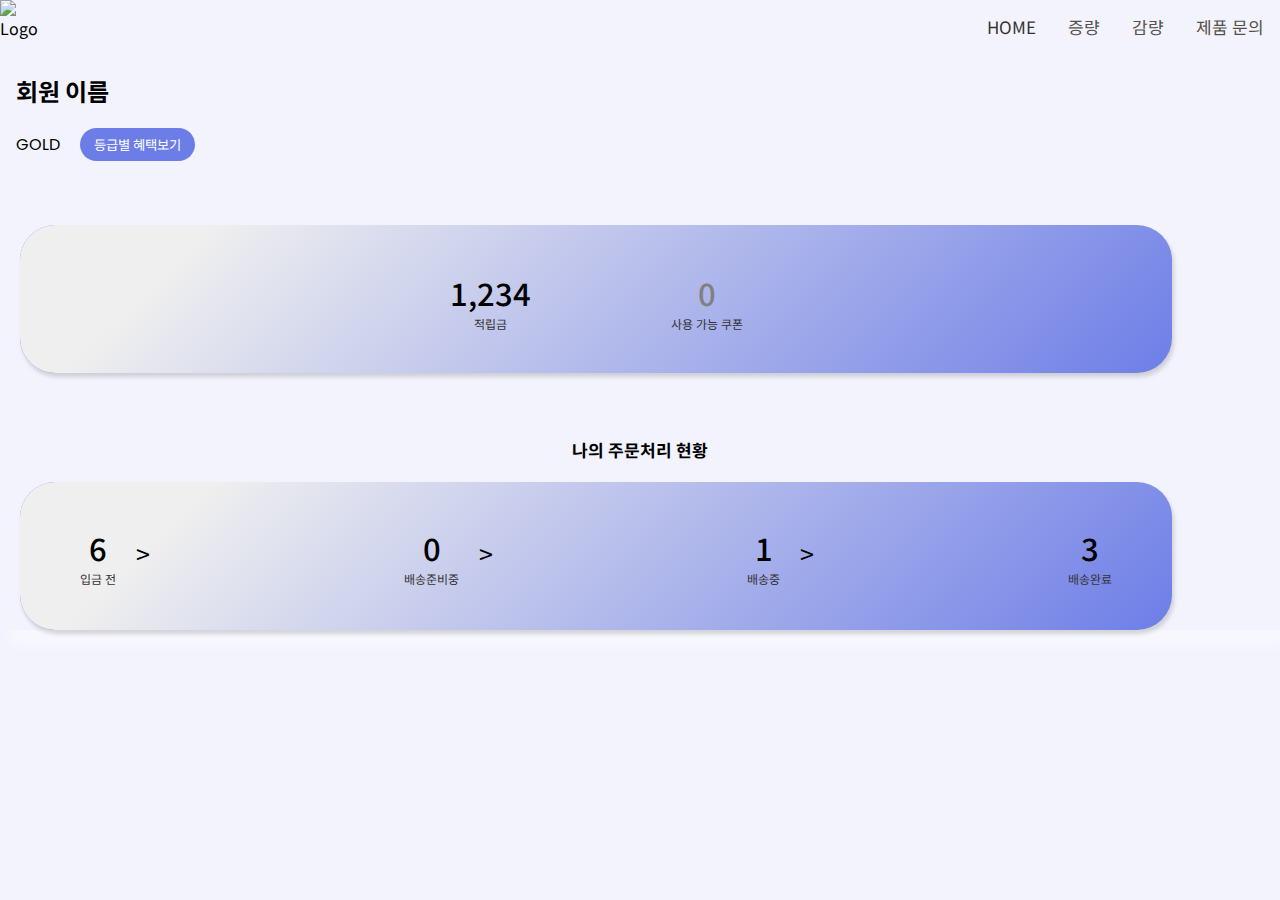
==== index.html @ 85624789 "2023.11.18 - index.html 수정" ====
<!DOCTYPE html>
<html lang="en">

<head>
  <meta name="viewport" content="width=device-width, initial-scale=1">
  <link rel="stylesheet" href="https://cdnjs.cloudflare.com/ajax/libs/font-awesome/4.7.0/css/font-awesome.min.css">
  <link rel="preconnect" href="https://fonts.googleapis.com">
  <link rel="preconnect" href="https://fonts.gstatic.com" crossorigin>
  <link
    href="https://fonts.googleapis.com/css2?family=Noto+Sans+KR&family=Orbit&family=Poppins:ital,wght@0,100;0,200;0,300;0,400;0,500;0,600;0,700;0,800;0,900;1,100;1,200;1,300;1,400;1,500;1,600;1,700;1,800;1,900&display=swap"
    rel="stylesheet">
  <style>
    body {
      margin: 0;
      font-family: 'Noto Sans KR', sans-serif;
      font-family: 'Orbit', sans-serif;
      font-family: 'Poppins', sans-serif;
      background: #F3F3FD;
      box-shadow: 9px 17px 11px 0px rgba(255, 255, 255, 0.35);
    }

    .Aboutuser {
      font-family: 'Noto Sans KR', sans-serif;
      margin-bottom: 5%;
    }

    .Aboutuser span {
      font-family: 'Poppins', sans-serif;
    }

    .Aboutuser button {
      font-family: 'Noto Sans KR', sans-serif;
      background-color: #6c7de7;
      /* 버튼 배경색을 빨간색으로 지정 */
      border-radius: 35.313px;
      color: white;
      /* 버튼 텍스트 색상을 흰색으로 지정 */
      padding: 7px 14px;
      /* 버튼 패딩을 조절 */
      margin-left: 15px;
      border: none;
      /* 버튼 테두리 제거 */
      cursor: pointer;
      /* 마우스 호버 시 커서 모양을 포인터로 변경 */
    }


    .BasicInfo {
      width: 90%;
      height: 148px;
      flex-shrink: 0;
      margin: 20px;
      margin-bottom: 5%;
      /* background: linear-gradient(96deg, #3A8EF6 -10.84%, #6F3AFA 196.74%);*/
      background-color: #6c7de7;
      border-radius: 35.313px;
      /* border: 1px solid #3A8EF6; */
      box-shadow: 2px 4px 4px 0px rgba(0, 0, 0, 0.15);
      display: flex;
      align-items: center;
      justify-content: center;
    }

    /* ================== 사용자 정보 박스 시작 ==================== */
    .UserInfoContainer {
      width: 100%;
      height: 100%;
      /* padding: 35px 40px; */
      flex: inherit;
      background: linear-gradient(136deg, #EFEFEF 14.84%, rgba(187, 187, 187, 0.00) 100.63%);
      border-radius: 35.313px;
      font-family: 'Noto Sans KR', sans-serif;
      /* font-family: 'Orbit', sans-serif;
      font-family: 'Poppins', sans-serif; */
    }

    /* 적립금, 사용 가능 쿠폰 [로우] */
    .UserInfoContainer .status {
      display: flex;
      align-items: center;
      justify-content: center;
      padding: 45px 0px;
    }

    /* 적립금, 사용 가능 쿠폰 [아이템]  */
    .UserInfoContainer .item {
      display: flex;
      margin: 0px 70px;
    }

    .UserInfoContainer .blacknumber {
      font-size: 31px;
      font-weight: 500;
      text-align: center;
    }

    .UserInfoContainer .graynumber {
      font-size: 31px;
      font-weight: 500;
      text-align: center;
      color: gray;
    }

    .UserInfoContainer .text {
      font-size: 12px;
      font-weight: normal;
      color: #c2c2c2;
      text-align: center;
    }

    .UserInfoContainer .icon {
      display: flex;
      align-items: center;
      padding: 20px;
      width: 16px;
      height: 16px;
      font-size: 25px;
    }

    /* 주문/배송조회 타이틀 */
    .order-title {
      font-family: 'Noto Sans KR', sans-serif;
      font-size: 17px;
      font-weight: bold;
      margin-bottom: 15px;
      text-align: center;
    }

    .ShipInfo {
      width: 90%;
      height: 148px;
      flex-shrink: 0;
      margin: 20px;
      /* background: linear-gradient(96deg, #3A8EF6 -10.84%, #6F3AFA 196.74%);*/
      background-color: #6c7de7;
      border-radius: 35.313px;
      /* border: 1px solid #3A8EF6; */
      box-shadow: 2px 4px 4px 0px rgba(0, 0, 0, 0.15);
      display: flex;
      align-items: center;
      justify-content: center;
    }

    /* ================== 주문/배송조회 박스 시작 ==================== */
    .shippingStatusContainer {
      width: 100%;
      /* height: 70%; */
      padding: 43px 60px;
      background: linear-gradient(136deg, #EFEFEF 14.84%, rgba(187, 187, 187, 0.00) 100.63%);
      border-radius: 35.313px;
      font-family: 'Noto Sans KR', sans-serif;
      /* font-family: 'Orbit', sans-serif;
      font-family: 'Poppins', sans-serif; */
    }

    /* 장바구니 결제완료 배송중 구매확정 [로우] */
    .shippingStatusContainer .status {
      display: flex;
      align-items: center;
      justify-content: center;
      justify-content: space-between;
      /* margin-bottom: 21px; */
    }

    /* 장바구니 결제완료 배송중 구매확정 [아이템]  */
    .shippingStatusContainer .item {
      display: flex;
    }

    .shippingStatusContainer .number {
      font-size: 31px;
      font-weight: 500;
      text-align: center;
    }

    .shippingStatusContainer .text {
      font-size: 12px;
      font-weight: normal;
      color: #c2c2c2;
      text-align: center;
    }

    .shippingStatusContainer .icon {
      display: flex;
      align-items: center;
      padding: 20px;
      width: 16px;
      height: 16px;
      font-size: 25px;
    }


    .topnav {
      overflow: hidden;
      /* background-color: #333; */
      font-family: 'Noto Sans KR', sans-serif;
    }

    .topnav img {
      float: left;
      margin-right: 20px;
    }

    .topnav a {
      float: right;
      display: block;
      color: #565148;
      text-align: center;
      padding: 14px 16px;
      text-decoration: none;
      font-size: 17px;
    }

    .topnav a:hover {
      background-color: #ddd;
      color: black;
    }

    .topnav a.active {
      /* background-color: #04AA6D; */
      color: #333;
    }

    .topnav .icon {
      display: none;
    }

    @media screen and (max-width: 600px) {
      .topnav img {
        float: none;
        margin-right: 0;
      }

      .topnav a:not(:first-child) {
        float: none;
        display: none;
      }

      .topnav a.icon {
        float: right;
        display: block;
      }
    }

    @media screen and (max-width: 600px) {
      .topnav.responsive {
        position: relative;
      }

      .topnav.responsive .icon {
        position: absolute;
        right: 0;
        top: 0;
      }

      .topnav.responsive a {
        float: none;
        display: block;
        text-align: left;
      }



    }
  </style>
</head>

<body>

  <div class="topnav" id="myTopnav">
    <img src="img/logo.png" alt="Logo" width="50" height="50">
    <a href="#Q&A">제품 문의</a>
    <a href="#down">감량</a>
    <a href="#up">증량</a>
    <a href="#home" class="active">HOME</a>
    <a href="javascript:void(0);" class="icon" onclick="myFunction()">
      <i class="fa fa-bars"></i>
    </a>
  </div>

  <div class="Aboutuser" style="padding-left:16px">
    <i class="fa-duotone fa-circle-user"></i>
    <h2>회원 이름</h2>
    <span>GOLD</span> <button>등급별 혜택보기</button>
  </div>

  <div class="BasicInfo">
    <div class="UserInfoContainer">

      <div class="status">

        <div class="item">
          <div>
            <div class="blacknumber">1,234</div>
            <div class="text" style="color: #333;">적립금</div>
          </div>
        </div>
        <div class="item">
          <div>
            <div class="graynumber">0</div>
            <div class="text" style="color: #333;">사용 가능 쿠폰</div>
          </div>
        </div>
      </div>
    </div>
  </div>

  <div class="order-title">
    나의 주문처리 현황
  </div>

  <div class="ShipInfo">
    <div class="shippingStatusContainer">

      <div class="status">

        <div class="item">
          <div>
            <div class="green number">6</div>
            <div class="text" style="color: #333;">입금 전</div>
          </div>
          <div class="icon"> > </div>
        </div>
        <div class="item">
          <div>
            <div class="number">0</div>
            <div class="text" style="color: #333;">배송준비중</div>
          </div>
          <div class="icon"> > </div>
        </div>
        <div class="item">
          <div>
            <div class="green number">1</div>
            <div class="text" style="color: #333;"">배송중</div>
          </div>
          <div class=" icon"> > </div>
          </div>
          <div class="item">
            <div>
              <div class="green number">3</div>
              <div class="text" style="color: #333;"">배송완료</div>
          </div>
        </div>
      </div>
    </div>
  </div>

  <script>
    function myFunction() {
      var x = document.getElementById(" myTopnav"); if (x.className === "topnav") {x.className += " responsive";} else {x.className = "topnav";}
    } </script>

</body>

</html>
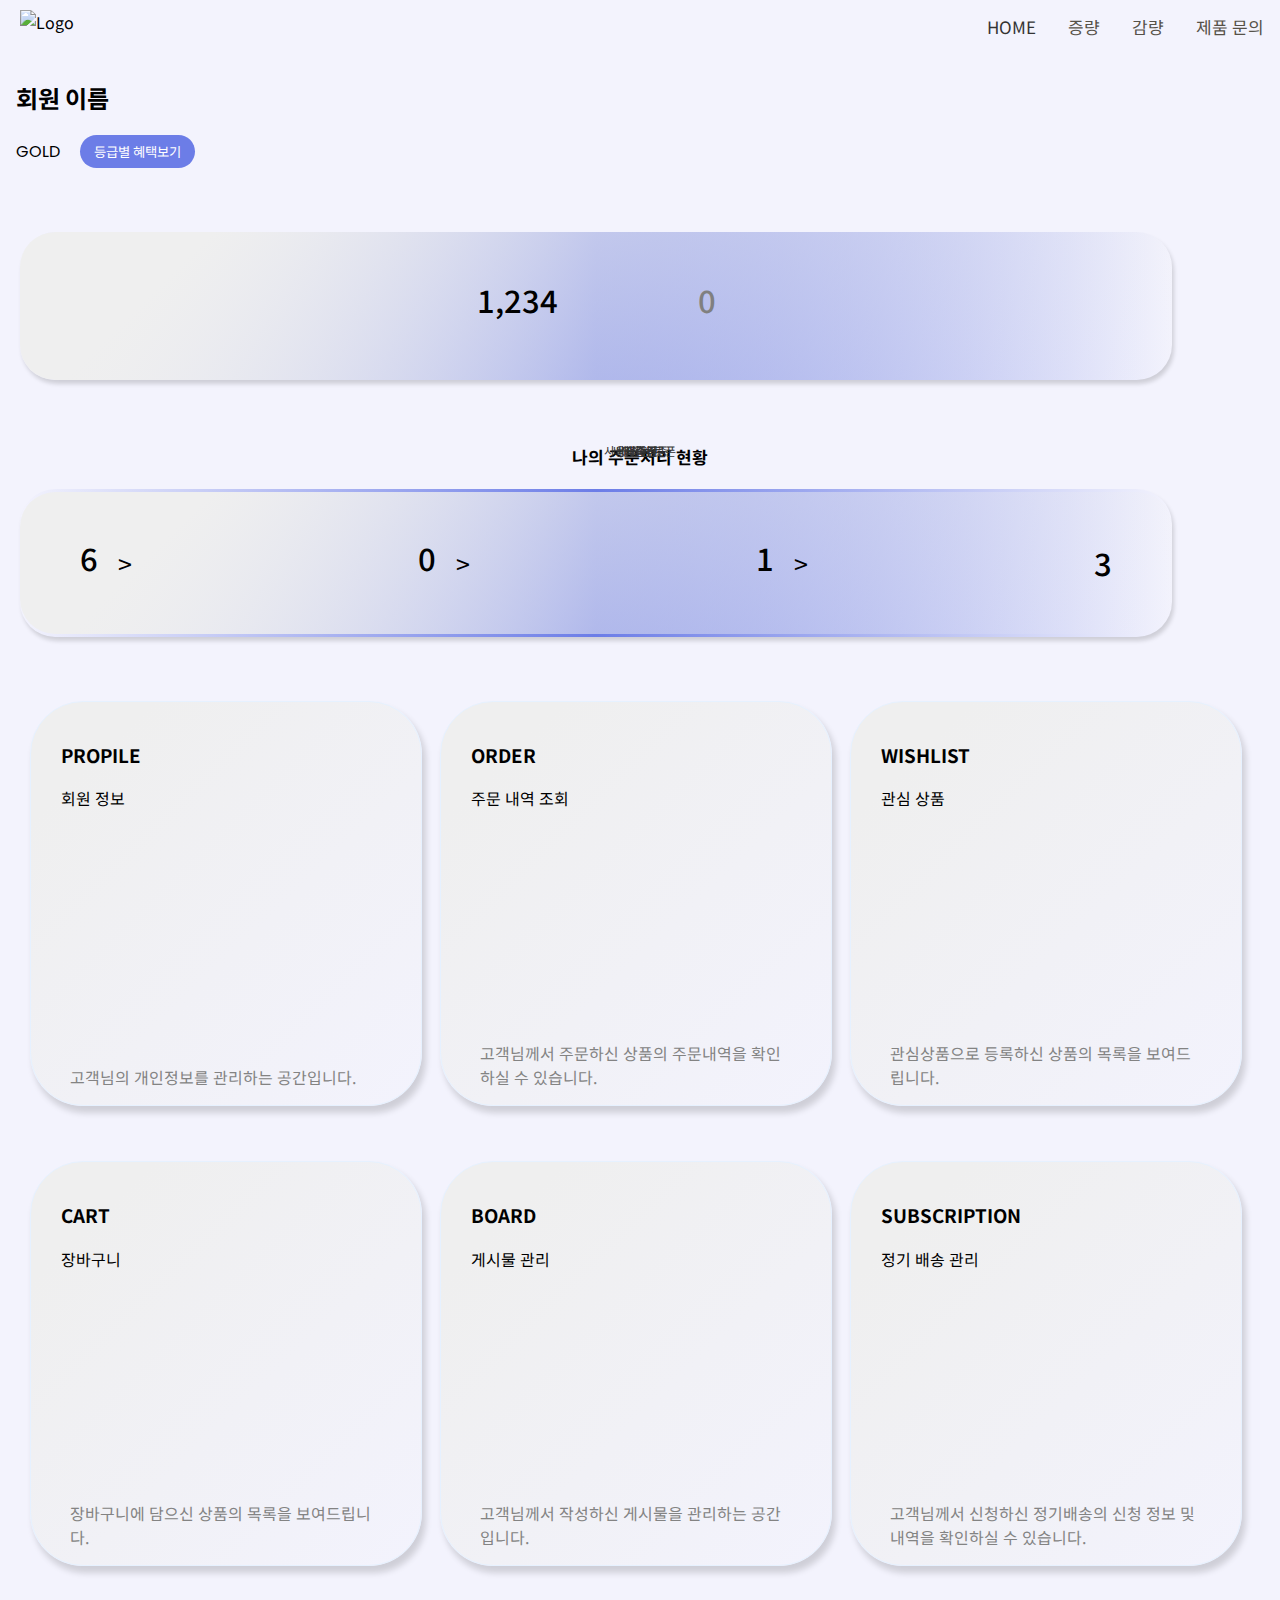
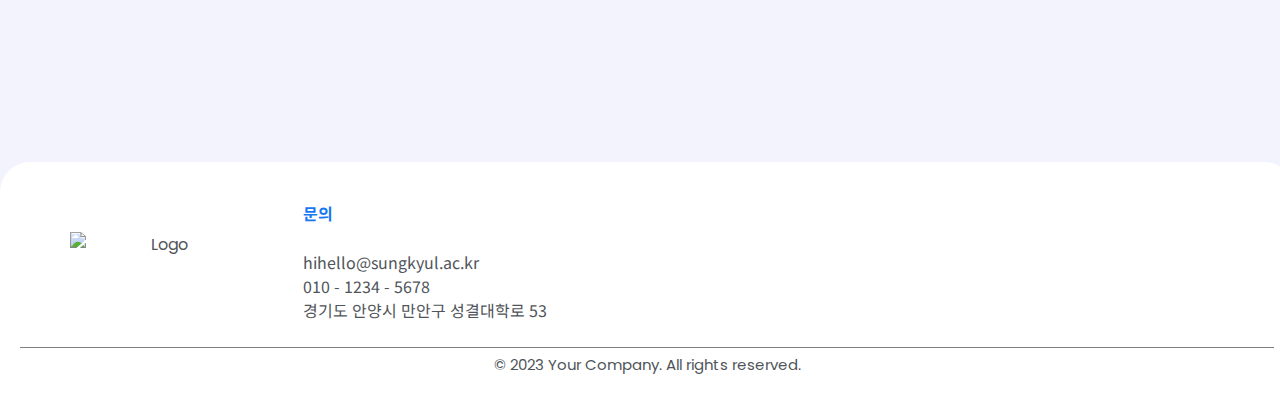
==== commit 1adde952: "20231118 - Q&A modify" ====
--- a/index.html
+++ b/index.html
@@ -9,6 +9,7 @@
   <link
     href="https://fonts.googleapis.com/css2?family=Noto+Sans+KR&family=Orbit&family=Poppins:ital,wght@0,100;0,200;0,300;0,400;0,500;0,600;0,700;0,800;0,900;1,100;1,200;1,300;1,400;1,500;1,600;1,700;1,800;1,900&display=swap"
     rel="stylesheet">
+  <link rel="stylesheet" href="style.css">
   <style>
     body {
       margin: 0;
@@ -52,7 +53,8 @@
       margin: 20px;
       margin-bottom: 5%;
       /* background: linear-gradient(96deg, #3A8EF6 -10.84%, #6F3AFA 196.74%);*/
-      background-color: #6c7de7;
+      /* background-color: #6c7de7; */
+      background: linear-gradient(to right, transparent, #6c7de7, transparent);
       border-radius: 35.313px;
       /* border: 1px solid #3A8EF6; */
       box-shadow: 2px 4px 4px 0px rgba(0, 0, 0, 0.15);
@@ -131,8 +133,8 @@
       height: 148px;
       flex-shrink: 0;
       margin: 20px;
-      /* background: linear-gradient(96deg, #3A8EF6 -10.84%, #6F3AFA 196.74%);*/
-      background-color: #6c7de7;
+      margin-bottom: 5%;
+      background: linear-gradient(to right, transparent, #6c7de7, transparent);
       border-radius: 35.313px;
       /* border: 1px solid #3A8EF6; */
       box-shadow: 2px 4px 4px 0px rgba(0, 0, 0, 0.15);
@@ -189,6 +191,51 @@
       font-size: 25px;
     }
 
+    /*하단 그리드*/
+    .grid-container {
+      display: grid;
+      grid-template-columns: repeat(3, 1fr);
+      /* 3개의 열, 각 열의 너비를 화면 폭에 따라 조절 */
+      grid-template-rows: repeat(2, 1fr);
+      /* 2개의 행, 각 행의 높이를 화면 높이에 따라 조절 */
+      gap: 10px;
+      /* 그리드 아이템 간의 간격 설정 */
+      margin: 30px;
+    }
+
+    .box {
+      font-family: 'Noto Sans KR', sans-serif;
+      position: relative;
+      width: 85%;
+      height: 85%;
+      border-radius: 53.139px;
+      border: 1.505px solid #E6F1FF;
+      background: linear-gradient(136deg, #EFEFEF 14.84%, rgba(187, 187, 187, 0.00) 100.63%);
+      box-shadow: 3.00965px 6.01929px 6.01929px 0px rgba(0, 0, 0, 0.15);
+      text-align: left;
+      padding-left: 30px;
+      padding-top: 20px;
+      padding-right: 20px;
+    }
+
+    .box::after {
+      content: "";
+      padding-bottom: 100%;
+      /* 정사각형을 만들기 위한 패딩 */
+      display: block;
+    }
+
+    .bottom-text {
+      position: absolute;
+      bottom: 16px;
+      /* 아래쪽 간격 조절 */
+      left: 50%;
+      transform: translateX(-50%);
+      font-size: 1em;
+      color: #838383;
+      width: 80%;
+      /* 텍스트 너비를 조절하여 가로 중앙 정렬 */
+    }
 
     .topnav {
       overflow: hidden;
@@ -268,8 +315,8 @@
 <body>
 
   <div class="topnav" id="myTopnav">
-    <img src="img/logo.png" alt="Logo" width="50" height="50">
-    <a href="#Q&A">제품 문의</a>
+    <img src="https://github.com/reoncord/testAppPrgm/blob/main/img/Logo.png?raw=true" alt="Logo" width="auto" height="50" style="margin-left: 20px; margin-top: 10px;">
+    <a href="QnA.html">제품 문의</a>
     <a href="#down">감량</a>
     <a href="#up">증량</a>
     <a href="#home" class="active">HOME</a>
@@ -304,11 +351,11 @@
       </div>
     </div>
   </div>
-
+  <!-- 주문 처리 현황 제목 -->
   <div class="order-title">
     나의 주문처리 현황
   </div>
-
+  <!-- 주문 처리 현황 내용 -->
   <div class="ShipInfo">
     <div class="shippingStatusContainer">
 
@@ -332,23 +379,97 @@
           <div>
             <div class="green number">1</div>
             <div class="text" style="color: #333;"">배송중</div>
-          </div>
-          <div class=" icon"> > </div>
+            </div>
+            <div class=" icon"> > </div>
           </div>
           <div class="item">
             <div>
               <div class="green number">3</div>
               <div class="text" style="color: #333;"">배송완료</div>
+            </div>
           </div>
         </div>
       </div>
     </div>
-  </div>
-
-  <script>
-    function myFunction() {
-      var x = document.getElementById(" myTopnav"); if (x.className === "topnav") {x.className += " responsive";} else {x.className = "topnav";}
-    } </script>
+  <!-- 그리드 부분 -->
+  <div class=" grid-container">
+                <div class="box">
+                  <div>
+                    <div class="content">
+                      <h3>PROPILE</h3>
+                    </div>
+                    <div class="subTitle">회원 정보</div>
+                    <div class="bottom-text">고객님의 개인정보를 관리하는 공간입니다.</div>
+                  </div>
+                </div>
+                <div class="box">
+                  <div>
+                    <div class="content">
+                      <h3>ORDER</h3>
+                    </div>
+                    <div class="subTitle">주문 내역 조회</div>
+                    <div class="bottom-text">고객님께서 주문하신 상품의 주문내역을 확인하실 수 있습니다.</div>
+                  </div>
+                </div>
+                <div class="box">
+                  <div>
+                    <div class="content">
+                      <h3>WISHLIST</h3>
+                    </div>
+                    <div class="subTitle">관심 상품</div>
+                    <div class="bottom-text">관심상품으로 등록하신 상품의 목록을 보여드립니다.</div>
+                  </div>
+                </div>
+                <div class="box">
+                  <div>
+                    <div class="content">
+                      <h3>CART</h3>
+                    </div>
+                    <div class="subTitle">장바구니</div>
+                    <div class="bottom-text">장바구니에 담으신 상품의 목록을 보여드립니다.</div>
+                  </div>
+                </div>
+                <div class="box">
+                  <div>
+                    <div class="content">
+                      <h3>BOARD</h3>
+                    </div>
+                    <div class="subTitle">게시물 관리</div>
+                    <div class="bottom-text">고객님께서 작성하신 게시물을 관리하는 공간입니다.</div>
+                  </div>
+                </div>
+                <div class="box">
+                  <div>
+                    <div class="content">
+                      <h3>SUBSCRIPTION</h3>
+                    </div>
+                    <div class="subTitle">정기 배송 관리</div>
+                    <div class="bottom-text">고객님께서 신청하신 정기배송의 신청 정보 및 내역을 확인하실 수 있습니다.</div>
+                  </div>
+                </div>
+              </div>
+
+    <!-- Site footer -->
+  <footer>
+    <div class="footer-container">
+    <div class="logo">
+      <img src="https://github.com/reoncord/testAppPrgm/blob/main/img/Logo.png?raw=true" alt="Logo" width="183px" height="50">
+    </div>
+    <div class="info">
+      <div style="color: #1678F2;"><b>문의</b></div><br>
+      <div>hihello@sungkyul.ac.kr</div>
+      <div>010 - 1234 - 5678</div>
+      <div>경기도 안양시 만안구 성결대학로 53</div>
+    </div>
+    </div>
+    <p style="font-size: 15px; border-top: 1px solid gray; padding-top: 5px;">© 2023 Your Company. All rights reserved.</p>
+  </footer>
+  
+
+              <script>
+                function myFunction() {
+                  var x = document.getElementById(" myTopnav"); if (x.className === "topnav") {x.className += " responsive";} else {x.className = "topnav";}
+                } </script>
 
 </body>
 
--- a/style.css
+++ b/style.css
@@ -0,0 +1,74 @@
+footer {
+  width: 98%;
+  left: 0;
+  bottom: 0;
+  color: #4F555A;
+  padding: 20px;
+  margin-top: 150px;
+  text-align: center;
+  border-radius: 30px 30px 0 0;
+  background: var(--neutral-100, #FFF);
+}
+
+.footer-container {
+  display: flex;
+  align-items: center;
+}
+
+.logo {
+  display: flex;
+  padding: 50px;
+}
+
+.info {
+  /* display: flex; */
+  justify-content: space-around;
+  margin-top: 10px;
+  text-align: left;
+}
+
+.info div {
+  font-family: 'Noto Sans KR', sans-serif;
+}
+
+/* 상품 추천  */
+.recommend {
+  position: relative;
+  width: 50%;
+}
+
+.image {
+  display: block;
+  width: 100%;
+  height: auto;
+}
+
+.overlay {
+  position: absolute;
+  bottom: 0;
+  left: 0;
+  right: 0;
+  -webkit-filter: blur(5px);
+  /* Safari 6.0 - 9.0 */
+  filter: blur(5px);
+  overflow: hidden;
+  width: 0;
+  height: 100%;
+  transition: .5s ease;
+}
+
+.container:hover .overlay {
+  width: 100%;
+}
+
+.text {
+  color: #333;
+  font-size: 20px;
+  position: absolute;
+  top: 50%;
+  left: 50%;
+  -webkit-transform: translate(-50%, -50%);
+  -ms-transform: translate(-50%, -50%);
+  transform: translate(-50%, -50%);
+  white-space: nowrap;
+}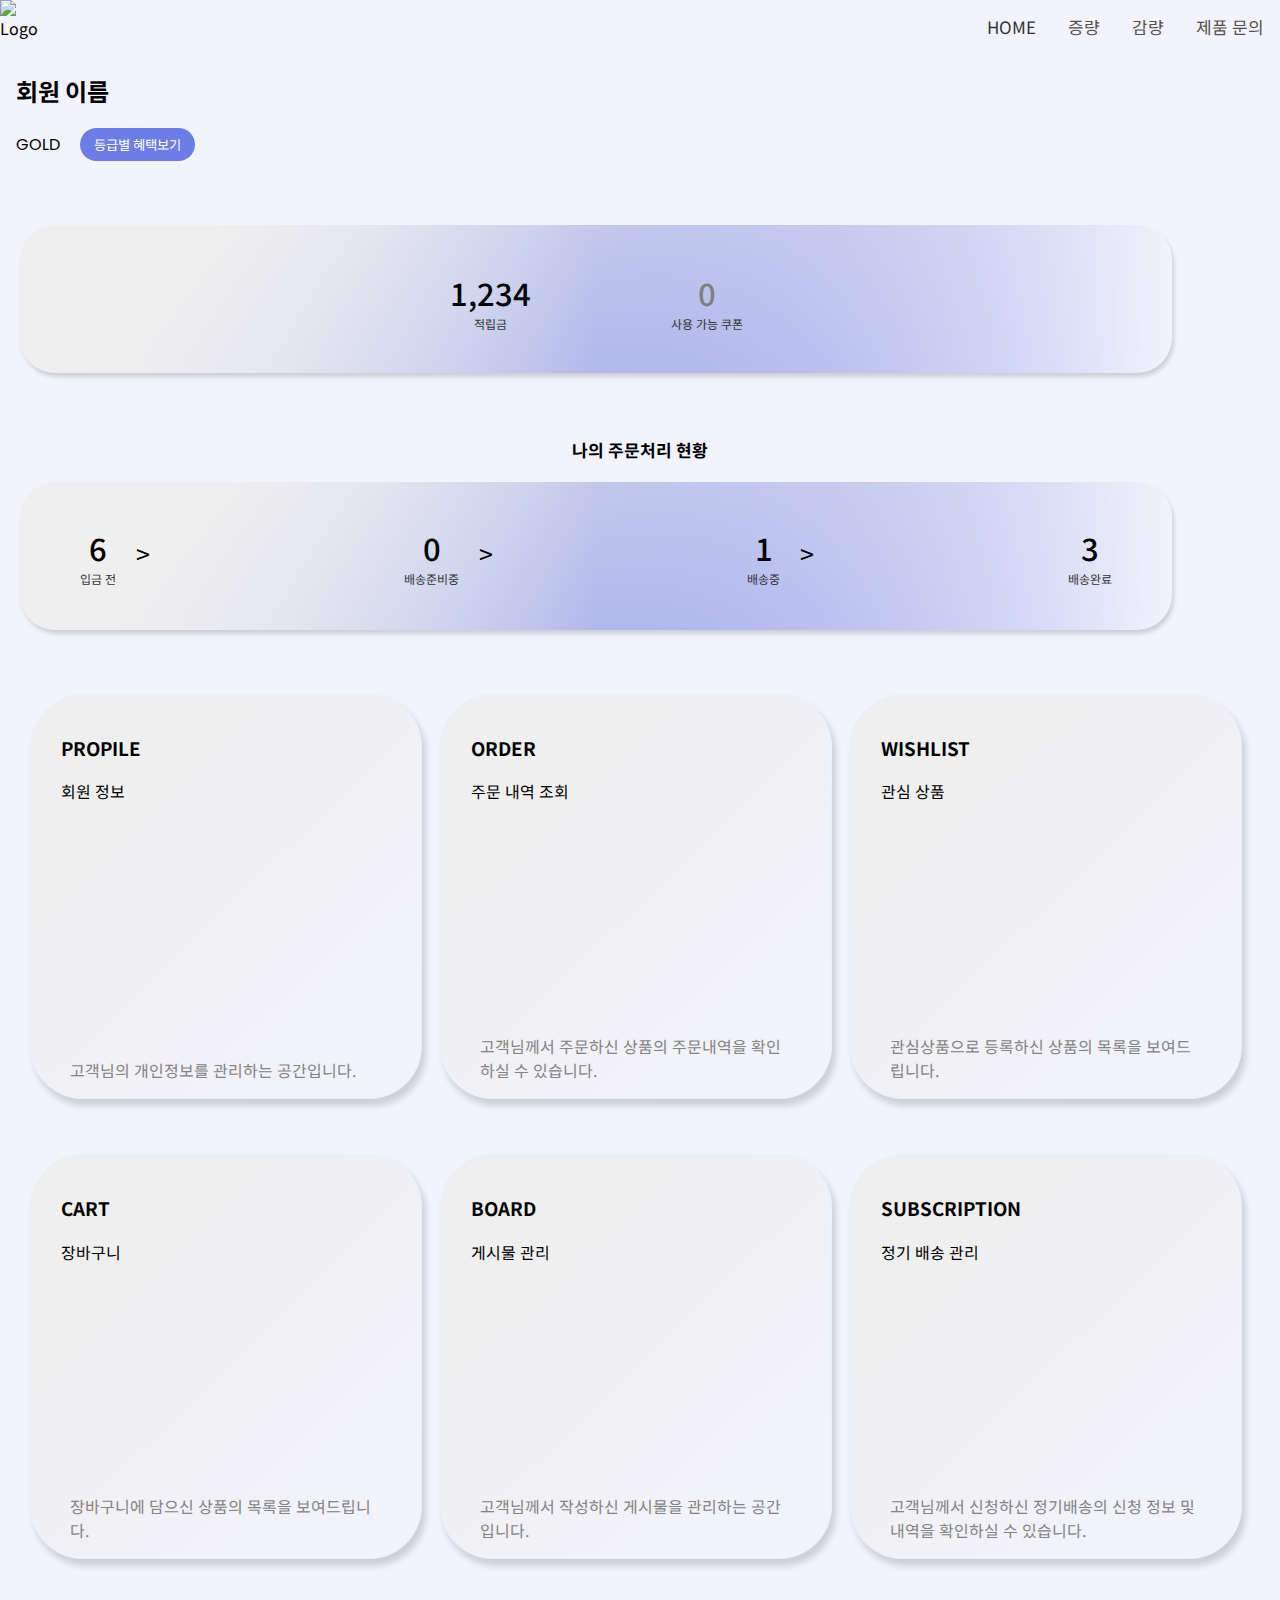
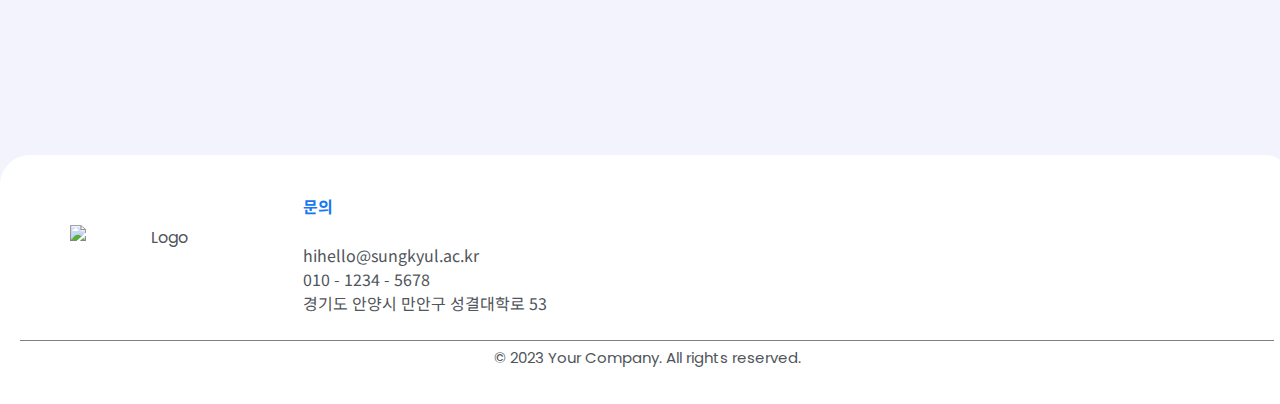
==== commit f84778ac: "20231118 - myPage / QnA modify" ====
--- a/index.html
+++ b/index.html
@@ -9,7 +9,6 @@
   <link
     href="https://fonts.googleapis.com/css2?family=Noto+Sans+KR&family=Orbit&family=Poppins:ital,wght@0,100;0,200;0,300;0,400;0,500;0,600;0,700;0,800;0,900;1,100;1,200;1,300;1,400;1,500;1,600;1,700;1,800;1,900&display=swap"
     rel="stylesheet">
-  <link rel="stylesheet" href="style.css">
   <style>
     body {
       margin: 0;
@@ -18,6 +17,39 @@
       font-family: 'Poppins', sans-serif;
       background: #F3F3FD;
       box-shadow: 9px 17px 11px 0px rgba(255, 255, 255, 0.35);
+    }
+
+    footer {
+      width: 98%;
+      left: 0;
+      bottom: 0;
+      color: #4F555A;
+      padding: 20px;
+      margin-top: 150px;
+      text-align: center;
+      border-radius: 30px 30px 0 0;
+      background: var(--neutral-100, #FFF);
+    }
+
+    .footer-container {
+      display: flex;
+      align-items: center;
+    }
+
+    .footer-container .logo{
+      display: flex;
+      padding: 50px;
+    }
+
+    .footer-container .info {
+      /* display: flex; */
+      justify-content: space-around;
+      margin-top: 10px;
+      text-align: left;
+    }
+
+    .footer-container .info div {
+      font-family: 'Noto Sans KR', sans-serif;
     }
 
     .Aboutuser {
@@ -315,7 +347,7 @@
 <body>
 
   <div class="topnav" id="myTopnav">
-    <img src="https://github.com/reoncord/testAppPrgm/blob/main/img/Logo.png?raw=true" alt="Logo" width="auto" height="50" style="margin-left: 20px; margin-top: 10px;">
+    <img src="img/logo.png" alt="Logo" width="50" height="50">
     <a href="QnA.html">제품 문의</a>
     <a href="#down">감량</a>
     <a href="#up">증량</a>
@@ -449,23 +481,23 @@
                 </div>
               </div>
 
-    <!-- Site footer -->
   <footer>
     <div class="footer-container">
-    <div class="logo">
-      <img src="https://github.com/reoncord/testAppPrgm/blob/main/img/Logo.png?raw=true" alt="Logo" width="183px" height="50">
+      <div class="logo">
+        <img src="https://github.com/reoncord/testAppPrgm/blob/main/img/Logo.png?raw=true" alt="Logo" width="183px"
+          height="50">
+      </div>
+      <div class="info">
+        <div style="color: #1678F2;"><b>문의</b></div><br>
+        <div>hihello@sungkyul.ac.kr</div>
+        <div>010 - 1234 - 5678</div>
+        <div>경기도 안양시 만안구 성결대학로 53</div>
+      </div>
     </div>
-    <div class="info">
-      <div style="color: #1678F2;"><b>문의</b></div><br>
-      <div>hihello@sungkyul.ac.kr</div>
-      <div>010 - 1234 - 5678</div>
-      <div>경기도 안양시 만안구 성결대학로 53</div>
-    </div>
-    </div>
-    <p style="font-size: 15px; border-top: 1px solid gray; padding-top: 5px;">© 2023 Your Company. All rights reserved.</p>
+    <p style="font-size: 15px; border-top: 1px solid gray; padding-top: 5px;">© 2023 Your Company. All rights reserved.
+    </p>
   </footer>
   
-
               <script>
                 function myFunction() {
                   var x = document.getElementById(" myTopnav"); if (x.className === "topnav") {x.className += " responsive";} else {x.className = "topnav";}
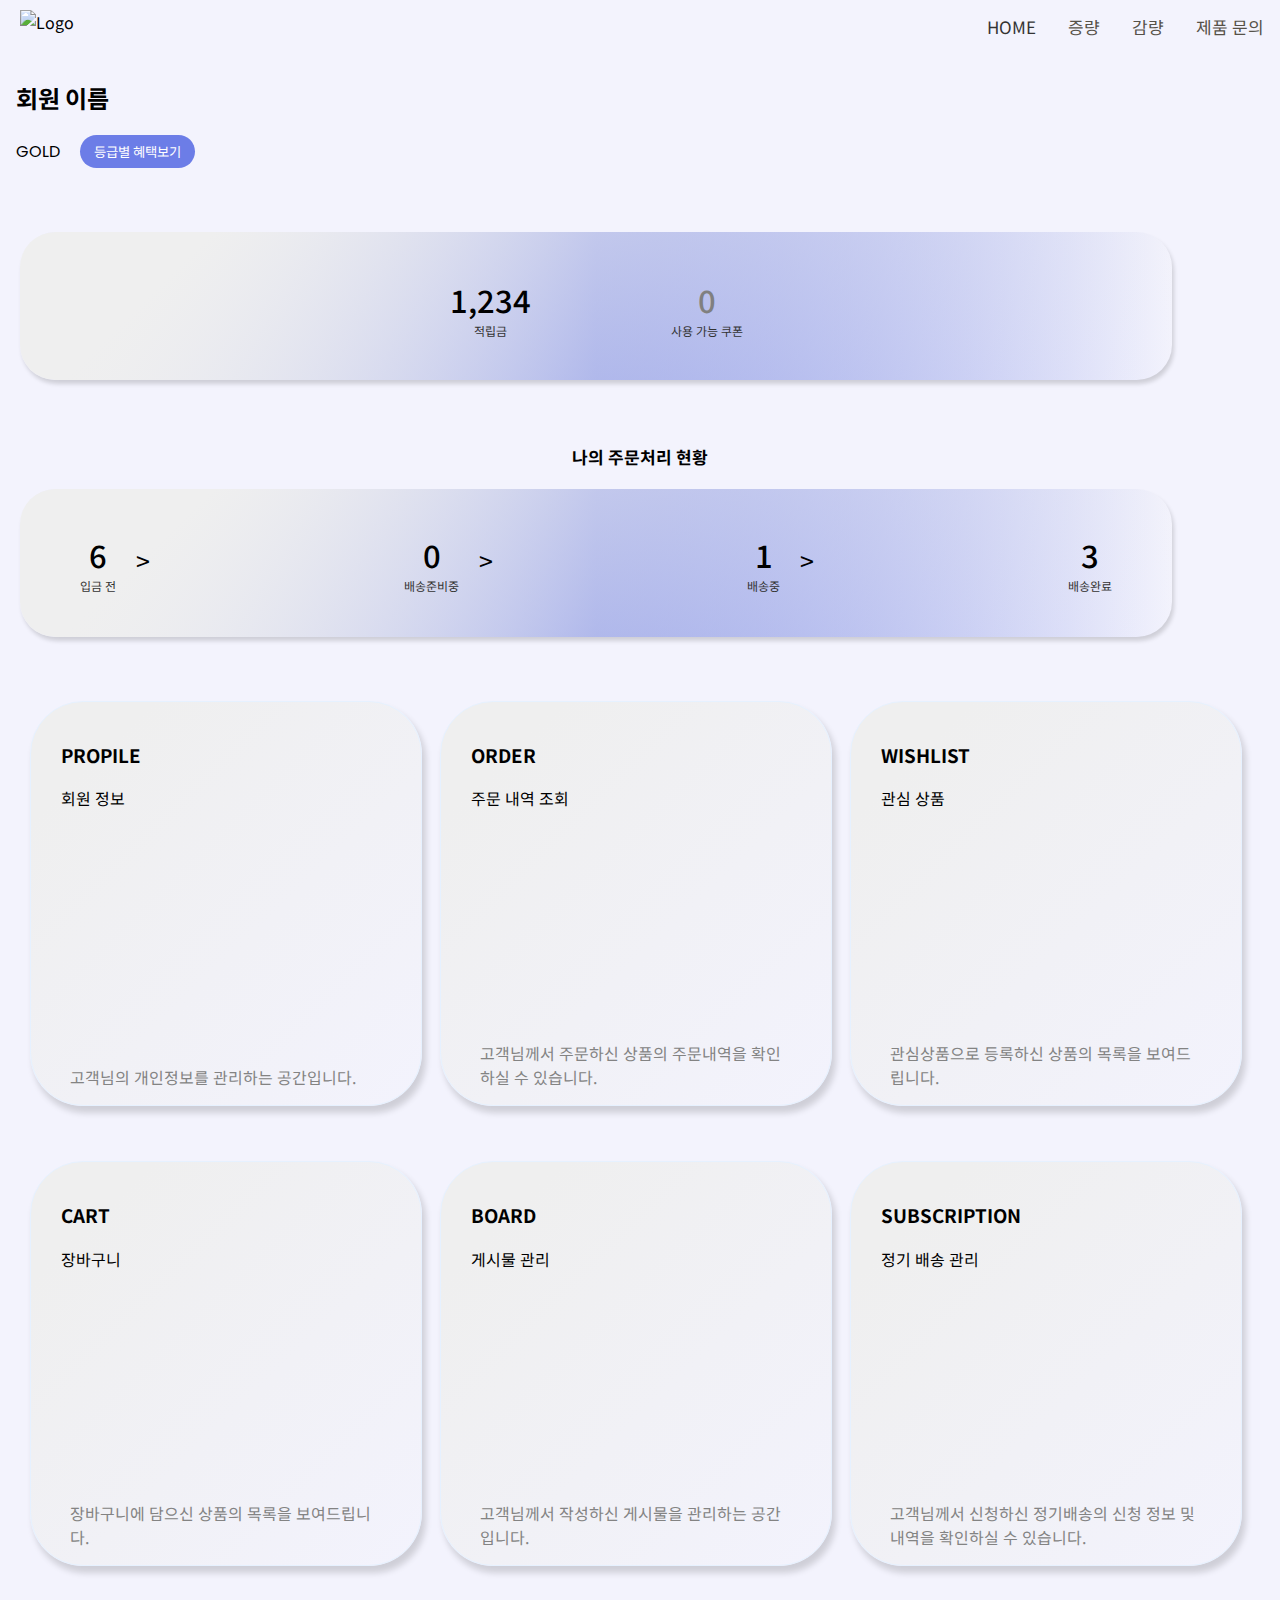
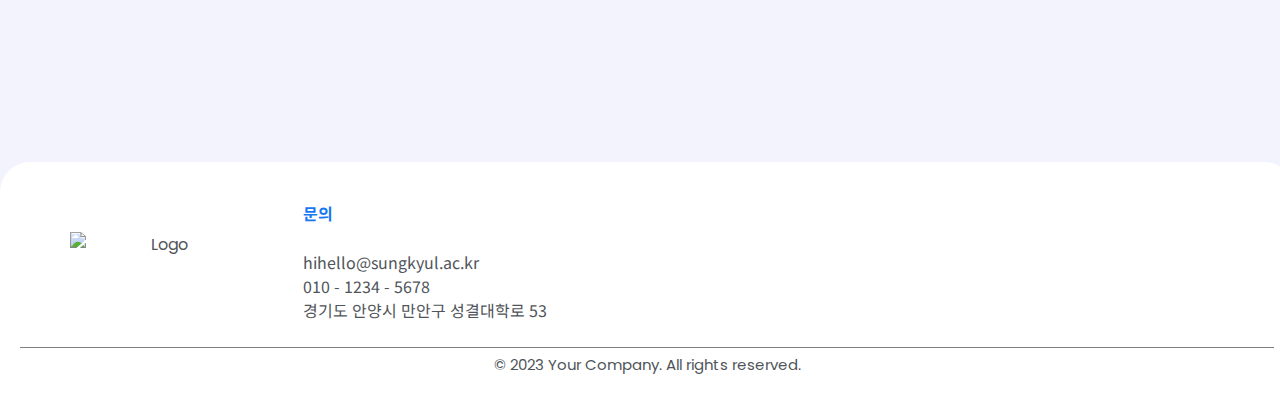
==== commit 193f2ebd: "try" ====
--- a/index.html
+++ b/index.html
@@ -347,7 +347,7 @@
 <body>
 
   <div class="topnav" id="myTopnav">
-    <img src="img/logo.png" alt="Logo" width="50" height="50">
+    <img src="https://github.com/reoncord/testAppPrgm/blob/main/img/Logo.png?raw=true" alt="Logo" width="auto" height="50" style="margin-left: 20px; margin-top: 10px;">
     <a href="QnA.html">제품 문의</a>
     <a href="#down">감량</a>
     <a href="#up">증량</a>
@@ -498,10 +498,10 @@
     </p>
   </footer>
   
-              <script>
-                function myFunction() {
-                  var x = document.getElementById(" myTopnav"); if (x.className === "topnav") {x.className += " responsive";} else {x.className = "topnav";}
-                } </script>
+<script>
+  function myFunction() {
+    var x = document.getElementById("myTopnav"); if (x.className === "topnav") {x.className += " responsive";} else {x.className = "topnav";}
+   } </script>
 
 </body>
 
